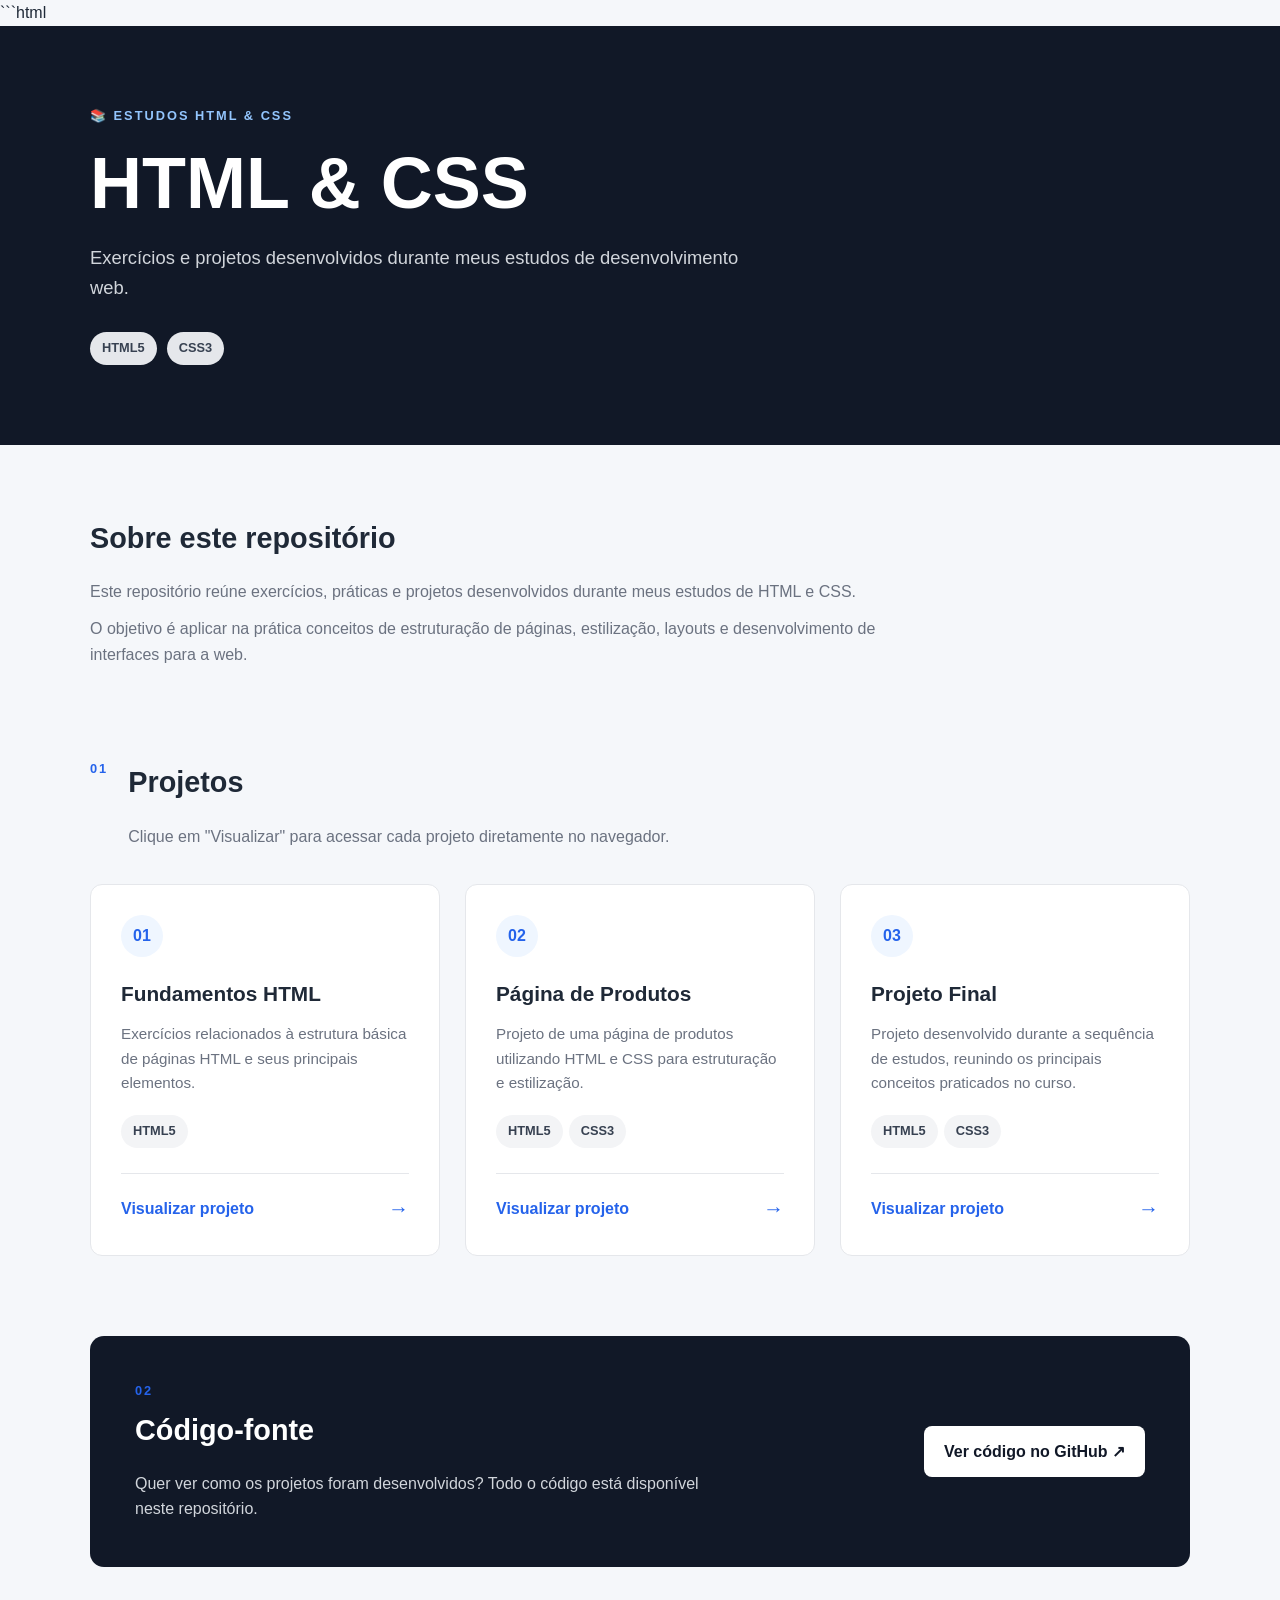
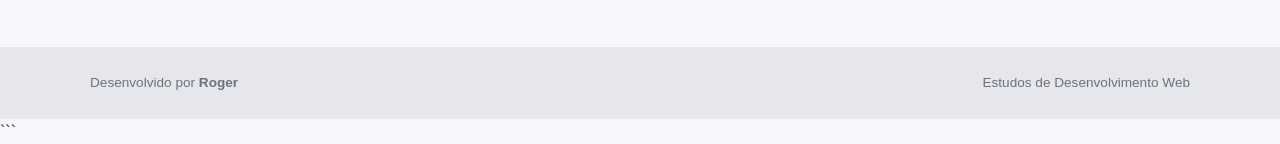
==== index.html @ bb110bb7 "Página de apresentação" ====
```html
<!DOCTYPE html>
<html lang="pt-BR">

<head>
    <meta charset="UTF-8">
    <meta name="viewport" content="width=device-width, initial-scale=1.0">

    <title>Meus Estudos | HTML & CSS</title>

    <link rel="stylesheet" href="style.css">
</head>

<body>

    <header class="hero">

        <div class="container">

            <span class="tag">📚 ESTUDOS HTML & CSS</span>

            <h1>HTML & CSS</h1>

            <p class="subtitle">
                Exercícios e projetos desenvolvidos durante meus estudos
                de desenvolvimento web.
            </p>

            <div class="technologies">
                <span>HTML5</span>
                <span>CSS3</span>
            </div>

        </div>

    </header>


    <main class="container">

        <section class="about">

            <h2>Sobre este repositório</h2>

            <p>
                Este repositório reúne exercícios, práticas e projetos
                desenvolvidos durante meus estudos de HTML e CSS.
            </p>

            <p>
                O objetivo é aplicar na prática conceitos de estruturação
                de páginas, estilização, layouts e desenvolvimento de
                interfaces para a web.
            </p>

        </section>


        <section class="projects">

            <div class="section-header">

                <span class="section-number">01</span>

                <div>
                    <h2>Projetos</h2>

                    <p>
                        Clique em "Visualizar" para acessar cada projeto
                        diretamente no navegador.
                    </p>
                </div>

            </div>


            <div class="project-grid">


                <!-- PROJETO 01 -->

                <article class="project-card">

                    <div class="project-number">
                        01
                    </div>

                    <div class="project-content">

                        <h3>Fundamentos HTML</h3>

                        <p>
                            Exercícios relacionados à estrutura básica
                            de páginas HTML e seus principais elementos.
                        </p>

                        <div class="project-tech">
                            <span>HTML5</span>
                        </div>

                        <a
                            href="01_index.html"
                            class="project-link"
                            target="_blank"
                        >
                            Visualizar projeto
                            <span>→</span>
                        </a>

                    </div>

                </article>


                <!-- PROJETO 02 -->

                <article class="project-card">

                    <div class="project-number">
                        02
                    </div>

                    <div class="project-content">

                        <h3>Página de Produtos</h3>

                        <p>
                            Projeto de uma página de produtos utilizando
                            HTML e CSS para estruturação e estilização.
                        </p>

                        <div class="project-tech">

                            <span>HTML5</span>
                            <span>CSS3</span>

                        </div>

                        <a
                            href="02_produtos.html"
                            class="project-link"
                            target="_blank"
                        >
                            Visualizar projeto
                            <span>→</span>
                        </a>

                    </div>

                </article>


                <!-- PROJETO 03 -->

                <article class="project-card">

                    <div class="project-number">
                        03
                    </div>

                    <div class="project-content">

                        <h3>Projeto Final</h3>

                        <p>
                            Projeto desenvolvido durante a sequência de
                            estudos, reunindo os principais conceitos
                            praticados no curso.
                        </p>

                        <div class="project-tech">

                            <span>HTML5</span>
                            <span>CSS3</span>

                        </div>

                        <a
                            href="03-05_index.html"
                            class="project-link"
                            target="_blank"
                        >
                            Visualizar projeto
                            <span>→</span>
                        </a>

                    </div>

                </article>


            </div>

        </section>


        <section class="repository">

            <div>

                <span class="section-number">02</span>

                <h2>Código-fonte</h2>

                <p>
                    Quer ver como os projetos foram desenvolvidos?
                    Todo o código está disponível neste repositório.
                </p>

            </div>

            <a
                href="https://github.com/Roger-Kk/Cursos-HTML"
                class="github-link"
                target="_blank"
            >
                Ver código no GitHub
                <span>↗</span>
            </a>

        </section>

    </main>


    <footer>

        <div class="container footer-content">

            <p>
                Desenvolvido por <strong>Roger</strong>
            </p>

            <p>
                Estudos de Desenvolvimento Web
            </p>

        </div>

    </footer>

</body>

</html>
```
---- style.css ----
/* ================================
   RESET
================================ */

* {
    margin: 0;
    padding: 0;
    box-sizing: border-box;
}


/* ================================
   CONFIGURAÇÕES GERAIS
================================ */

body {
    font-family: Arial, Helvetica, sans-serif;
    background: #f5f7fa;
    color: #1f2937;
    line-height: 1.6;
}

.container {
    width: min(1100px, 90%);
    margin: 0 auto;
}


/* ================================
   HERO
================================ */

.hero {
    background: #111827;
    color: white;
    padding: 80px 0;
}

.tag {
    display: inline-block;

    font-size: 0.8rem;
    font-weight: bold;
    letter-spacing: 2px;

    color: #93c5fd;

    margin-bottom: 18px;
}

.hero h1 {
    font-size: clamp(2.5rem, 6vw, 4.5rem);
    line-height: 1.1;
    margin-bottom: 20px;
}

.subtitle {
    max-width: 650px;

    font-size: 1.15rem;
    color: #d1d5db;
}


/* ================================
   TECNOLOGIAS
================================ */

.technologies {
    display: flex;
    gap: 10px;

    margin-top: 30px;
}

.technologies span,
.project-tech span {
    display: inline-block;

    padding: 6px 12px;

    border-radius: 20px;

    font-size: 0.8rem;
    font-weight: bold;

    background: #e5e7eb;
    color: #374151;
}


/* ================================
   ABOUT
================================ */

.about {
    padding: 70px 0 50px;

    max-width: 800px;
}

.about h2,
.projects h2,
.repository h2 {
    font-size: 1.8rem;
    margin-bottom: 18px;
}

.about p {
    color: #6b7280;
    margin-bottom: 12px;
}


/* ================================
   CABEÇALHO DAS SEÇÕES
================================ */

.section-header {
    display: flex;
    align-items: flex-start;

    gap: 20px;

    margin-bottom: 35px;
}

.section-header p {
    color: #6b7280;
}


/* ================================
   NÚMERO DAS SEÇÕES
================================ */

.section-number {
    font-size: 0.8rem;
    font-weight: bold;

    color: #2563eb;

    letter-spacing: 2px;
}


/* ================================
   PROJETOS
================================ */

.projects {
    padding: 30px 0 80px;
}

.project-grid {
    display: grid;

    grid-template-columns:
        repeat(auto-fit, minmax(280px, 1fr));

    gap: 25px;
}


/* ================================
   CARD
================================ */

.project-card {
    background: white;

    border: 1px solid #e5e7eb;

    border-radius: 12px;

    padding: 30px;

    transition:
        transform 0.2s ease,
        box-shadow 0.2s ease;
}

.project-card:hover {
    transform: translateY(-5px);

    box-shadow:
        0 15px 30px rgba(0, 0, 0, 0.08);
}


/* ================================
   NÚMERO DO PROJETO
================================ */

.project-number {
    display: inline-flex;

    align-items: center;
    justify-content: center;

    width: 42px;
    height: 42px;

    border-radius: 50%;

    background: #eff6ff;
    color: #2563eb;

    font-weight: bold;

    margin-bottom: 20px;
}


/* ================================
   CONTEÚDO DO CARD
================================ */

.project-content h3 {
    font-size: 1.3rem;

    margin-bottom: 12px;
}

.project-content p {
    color: #6b7280;

    font-size: 0.95rem;

    margin-bottom: 20px;
}


/* ================================
   TECNOLOGIAS DO PROJETO
================================ */

.project-tech {
    display: flex;

    flex-wrap: wrap;

    gap: 6px;

    margin-bottom: 25px;
}

.project-tech span {
    background: #f3f4f6;
}


/* ================================
   LINK DO PROJETO
================================ */

.project-link {
    display: flex;

    align-items: center;
    justify-content: space-between;

    text-decoration: none;

    color: #2563eb;

    font-weight: bold;

    border-top: 1px solid #e5e7eb;

    padding-top: 18px;

    transition: color 0.2s ease;
}

.project-link:hover {
    color: #1d4ed8;
}

.project-link span {
    font-size: 1.3rem;
}


/* ================================
   CÓDIGO-FONTE
================================ */

.repository {
    display: flex;

    align-items: center;
    justify-content: space-between;

    gap: 30px;

    background: #111827;

    color: white;

    padding: 45px;

    border-radius: 14px;

    margin-bottom: 80px;
}

.repository h2 {
    margin-top: 5px;
}

.repository p {
    color: #d1d5db;

    max-width: 600px;
}


/* ================================
   BOTÃO GITHUB
================================ */

.github-link {
    display: inline-block;

    white-space: nowrap;

    background: white;

    color: #111827;

    text-decoration: none;

    font-weight: bold;

    padding: 13px 20px;

    border-radius: 8px;

    transition:
        transform 0.2s ease,
        background 0.2s ease;
}

.github-link:hover {
    transform: translateY(-2px);

    background: #f3f4f6;
}


/* ================================
   FOOTER
================================ */

footer {
    background: #e5e7eb;

    color: #6b7280;

    padding: 25px 0;
}

.footer-content {
    display: flex;

    justify-content: space-between;

    gap: 20px;

    font-size: 0.85rem;
}


/* ================================
   RESPONSIVIDADE
================================ */

@media (max-width: 700px) {

    .hero {
        padding: 60px 0;
    }

    .section-header {
        flex-direction: column;

        gap: 5px;
    }

    .repository {
        flex-direction: column;

        align-items: flex-start;

        padding: 30px;
    }

    .github-link {
        width: 100%;

        text-align: center;
    }

    .footer-content {
        flex-direction: column;

        text-align: center;
    }

}
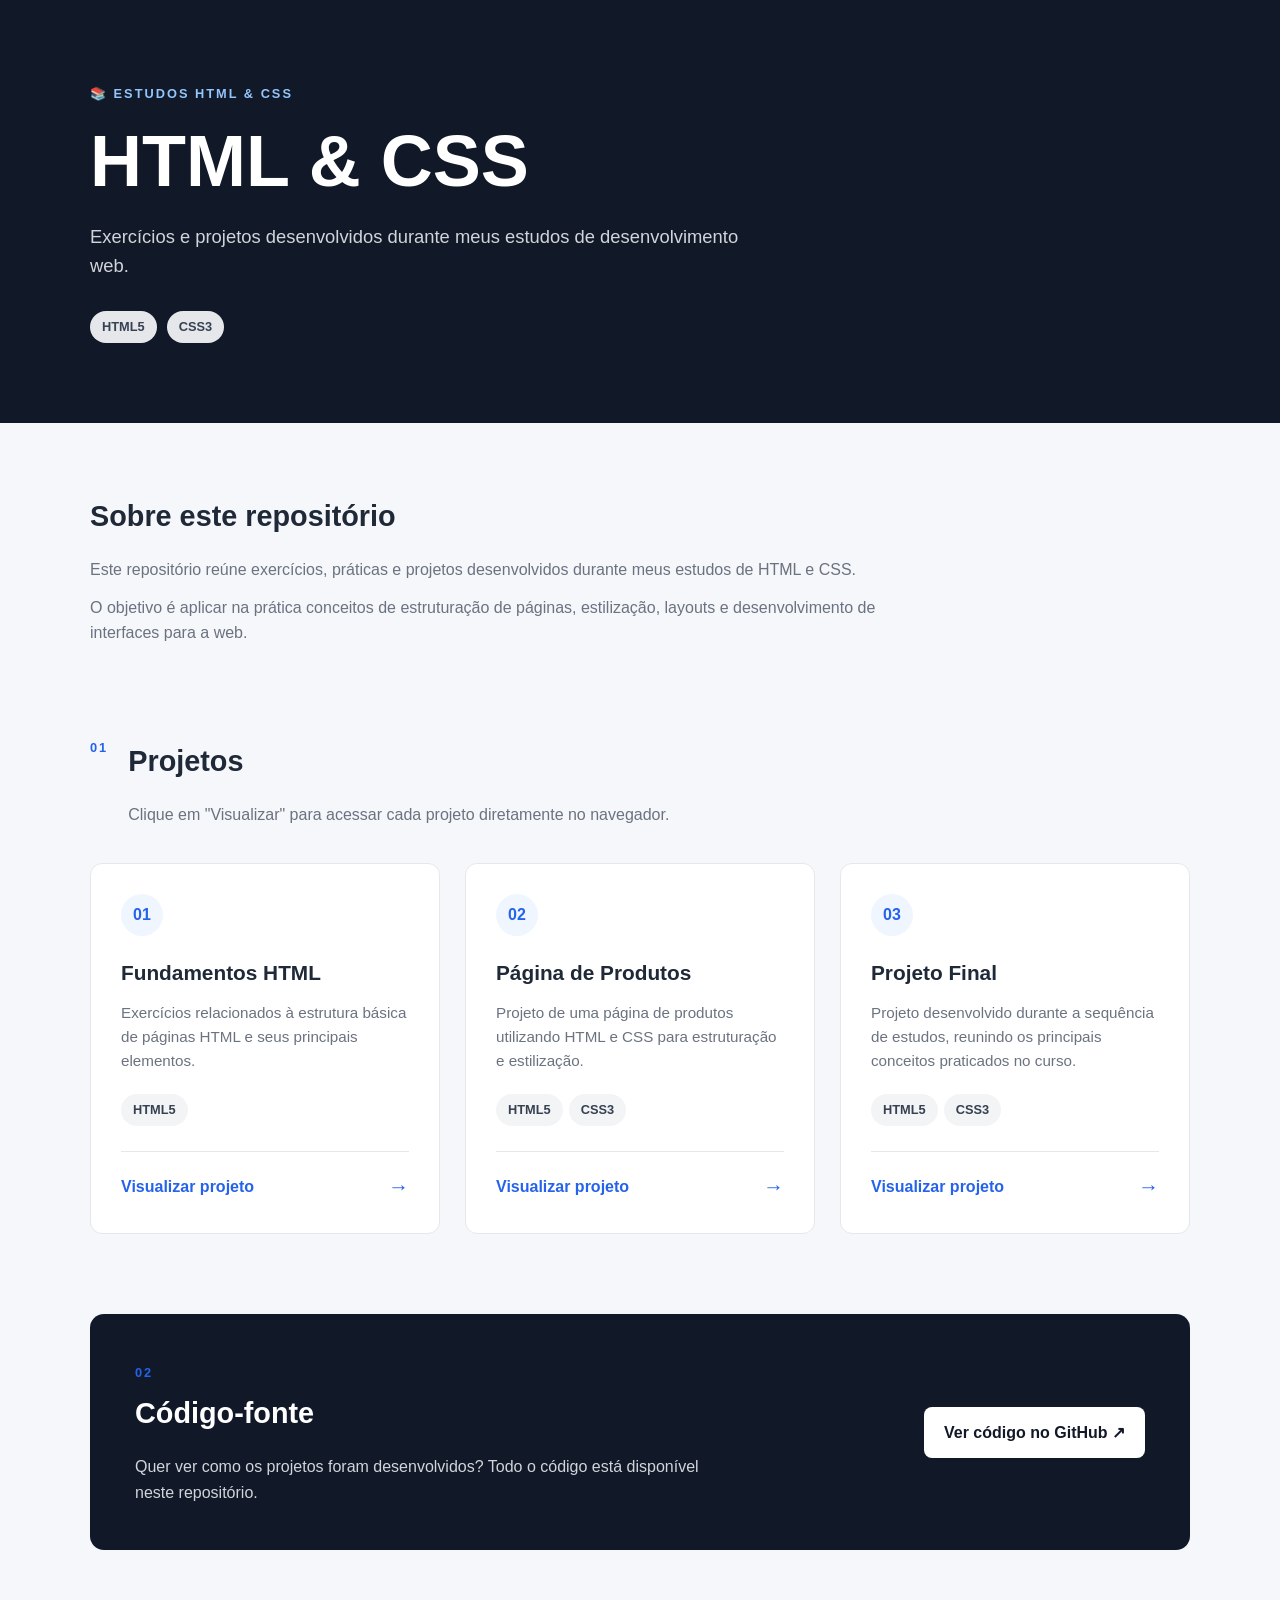
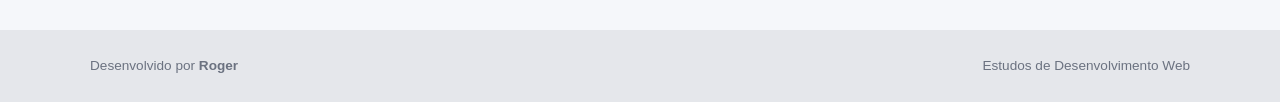
==== commit bfc1c397: "arrumando" ====
--- a/index.html
+++ b/index.html
@@ -1,4 +1,4 @@
-```html
+
 <!DOCTYPE html>
 <html lang="pt-BR">
 
@@ -242,4 +242,3 @@
 </body>
 
 </html>
-```
